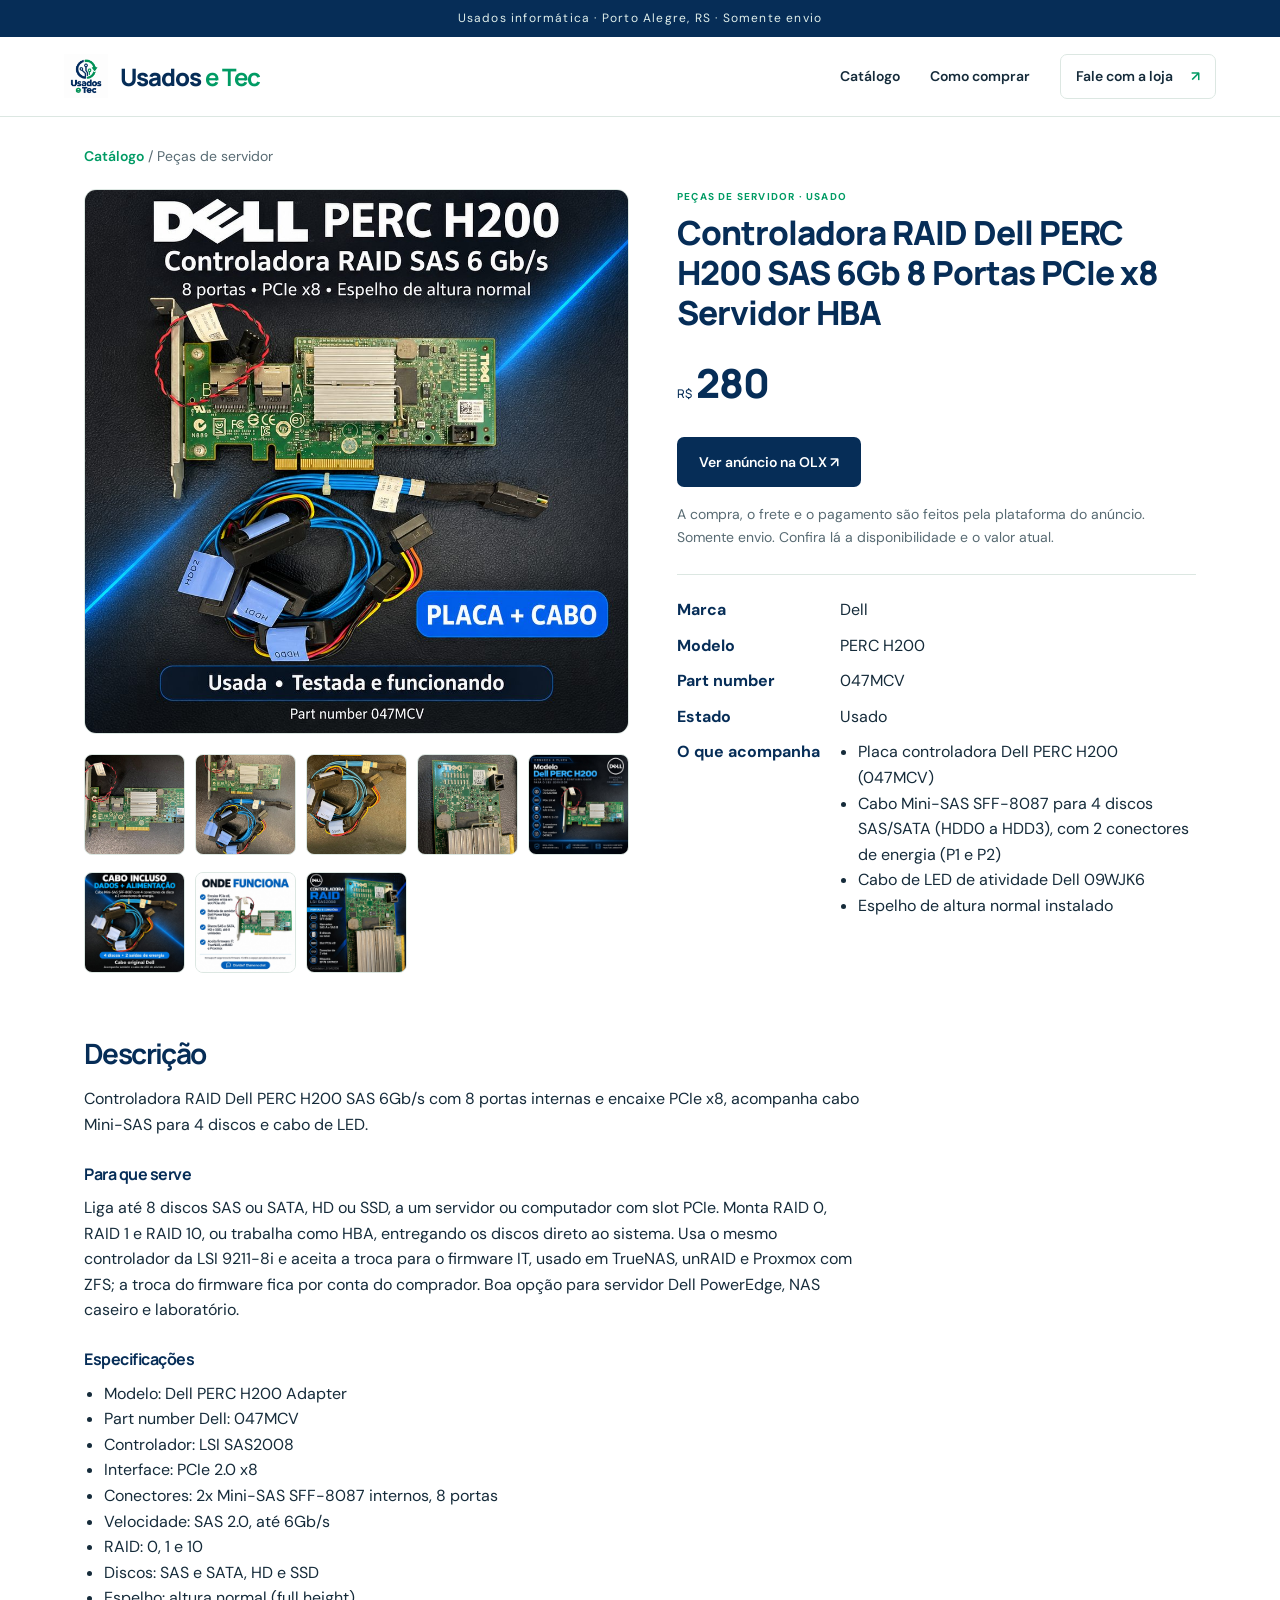
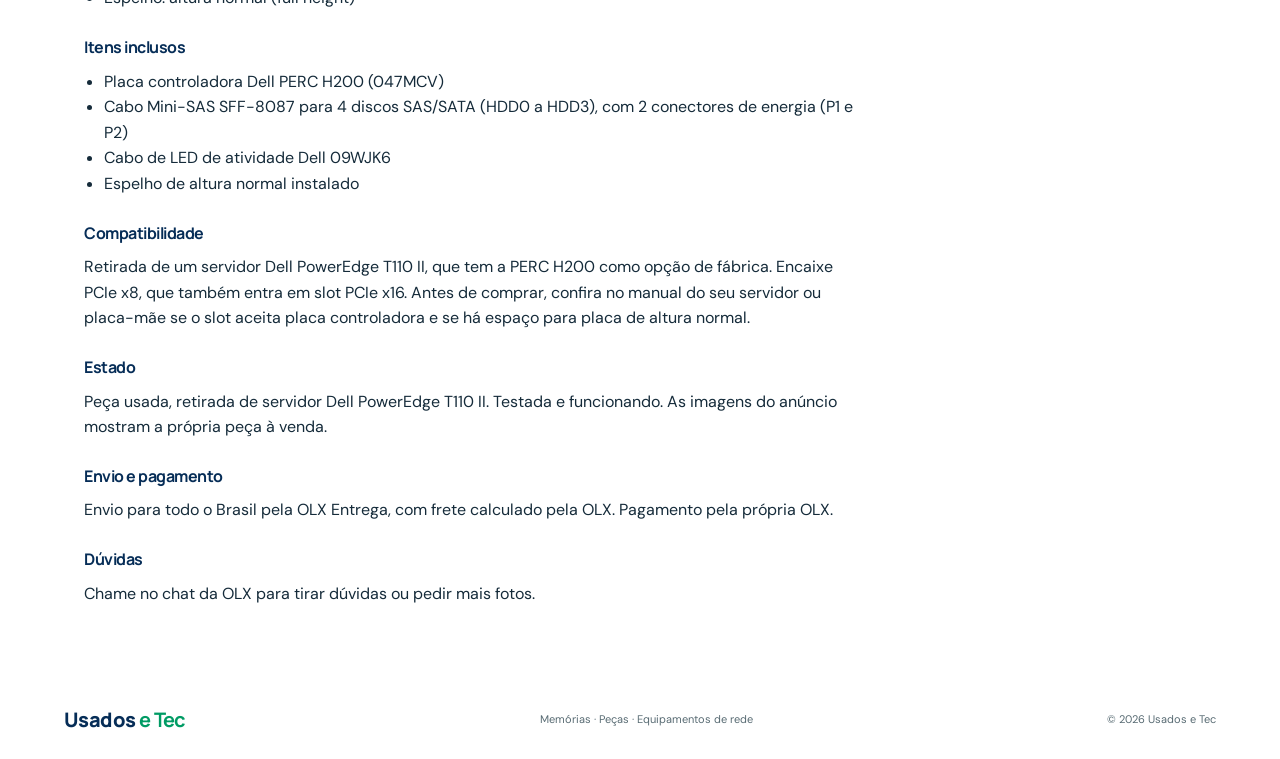
==== produto/controladora-dell-perc-h200.html @ 4779d508 "Site da loja gerado dos anúncios (24/11/2026)" ====
<!doctype html>
<html lang="pt-BR"><head><meta charset="utf-8"><meta name="viewport" content="width=device-width,initial-scale=1"><meta name="theme-color" content="#062d57">
<title>Controladora RAID Dell PERC H200 SAS 6Gb 8 Portas PCIe x8 Servidor HBA | Usados e Tec</title>
<meta name="description" content="Controladora RAID Dell PERC H200 SAS 6Gb/s com 8 portas internas e encaixe PCIe x8, acompanha cabo Mini-SAS para 4 discos e cabo de LED. PARA QUE SERVE: Li">
<link rel="canonical" href="https://usadosetec.com.br/produto/controladora-dell-perc-h200.html">
<meta property="og:type" content="product"><meta property="og:title" content="Controladora RAID Dell PERC H200 SAS 6Gb 8 Portas PCIe x8 Servidor HBA"><meta property="og:description" content="Controladora RAID Dell PERC H200 SAS 6Gb/s com 8 portas internas e encaixe PCIe x8, acompanha cabo Mini-SAS para 4 discos e cabo de LED. PARA QUE SERVE: Li"><meta property="og:image" content="https://usadosetec.com.br/assets/produtos/controladora-dell-perc-h200-1.jpg"><meta property="og:url" content="https://usadosetec.com.br/produto/controladora-dell-perc-h200.html">
<meta property="product:price:amount" content="280.00"><meta property="product:price:currency" content="BRL"><meta property="product:condition" content="used"><meta property="product:availability" content="in stock">
<link rel="icon" href="../assets/logo.png"><link rel="stylesheet" href="../style.css">
<script type="application/ld+json">{"@context": "https://schema.org", "@type": "Product", "name": "Controladora RAID Dell PERC H200 SAS 6Gb 8 Portas PCIe x8 Servidor HBA", "description": "Controladora RAID Dell PERC H200 SAS 6Gb/s com 8 portas internas e encaixe PCIe x8, acompanha cabo Mini-SAS para 4 discos e cabo de LED. PARA QUE SERVE: Liga até 8 discos SAS ou SATA, HD ou SSD, a um servidor ou computador com slot PCIe. Monta RAID 0, RAID 1 e RAID 10, ou trabalha como HBA, entregando os discos direto ao sistema. Usa o mesmo controlador da LSI 9211-8i e aceita a troca para o firmware IT, usado em TrueNAS, unRAID e Proxmox com ZFS; a troca do firmware fica por conta do comprador. Boa opção para servidor Dell PowerEdge, NAS caseiro e laboratório. ESPECIFICAÇÕES: Modelo: Dell PERC H200 Adapter Part number Dell: 047MCV Controlador: LSI SAS2008 Interface: PCIe 2.0 x8 Conectores: 2x Mini-SAS SFF-8087 internos, 8 portas Velocidade: SAS 2.0, até 6Gb/s RAID: 0, 1 e 10 Discos: SAS e SATA, HD e SSD Espelho: altura normal (full height) ITENS INCLUSOS: Placa controladora Dell PERC H200 (047MCV) Cabo Mini-SAS SFF-8087 para 4 discos SAS/SATA (HDD0 a HDD3), com 2 conectores de energia (P1 e P2) Cabo de LED de atividade Dell 09WJK6 Espelho de altura normal instalado COMPATIBILIDADE: Retirada de um servidor Dell PowerEdge T110 II, que tem a PERC H200 como opção de fábrica. Encaixe PCIe x8, que também entra em slot PCIe x16. Antes de comprar, confira no manual do seu servidor ou placa-mãe se o slot aceita placa controladora e se há espaço para placa de altura normal. ESTADO: Peça usada, retirada de servidor Dell PowerEdge T110 II. Testada e funcionando. As imagens do anúncio mostram a própria peça à venda. ENVIO E PAGAMENTO: Envio para todo o Brasil pela OLX Entrega, com frete calculado pela OLX. Pagamento pela própria OLX. DÚVIDAS: Chame no chat da OLX para tirar dúvidas ou pedir mais fotos.", "image": ["https://usadosetec.com.br/assets/produtos/controladora-dell-perc-h200-1.jpg", "https://usadosetec.com.br/assets/produtos/controladora-dell-perc-h200-2.jpg", "https://usadosetec.com.br/assets/produtos/controladora-dell-perc-h200-3.jpg", "https://usadosetec.com.br/assets/produtos/controladora-dell-perc-h200-4.jpg", "https://usadosetec.com.br/assets/produtos/controladora-dell-perc-h200-5.jpg", "https://usadosetec.com.br/assets/produtos/controladora-dell-perc-h200-6.jpg", "https://usadosetec.com.br/assets/produtos/controladora-dell-perc-h200-7.jpg", "https://usadosetec.com.br/assets/produtos/controladora-dell-perc-h200-8.jpg", "https://usadosetec.com.br/assets/produtos/controladora-dell-perc-h200-9.jpg"], "sku": "2026-11-16-controladora-dell-perc-h200", "category": "Peças de servidor", "offers": {"@type": "Offer", "url": "https://usadosetec.com.br/produto/controladora-dell-perc-h200.html", "priceCurrency": "BRL", "price": "280.00", "priceValidUntil": "2027-01-23", "availability": "https://schema.org/InStock", "itemCondition": "https://schema.org/UsedCondition", "seller": {"@type": "Organization", "name": "Usados e Tec"}, "shippingDetails": {"@type": "OfferShippingDetails", "shippingDestination": {"@type": "DefinedRegion", "addressCountry": "BR"}}}, "brand": {"@type": "Brand", "name": "Dell"}, "mpn": "047MCV"}</script>
<script type="application/ld+json">{"@context": "https://schema.org", "@type": "BreadcrumbList", "itemListElement": [{"@type": "ListItem", "position": 1, "name": "Catálogo", "item": "https://usadosetec.com.br/"}, {"@type": "ListItem", "position": 2, "name": "Peças de servidor"}, {"@type": "ListItem", "position": 3, "name": "Controladora RAID Dell PERC H200 SAS 6Gb 8 Portas PCIe x8 Servidor HBA", "item": "https://usadosetec.com.br/produto/controladora-dell-perc-h200.html"}]}</script>
</head>
<body>
<div class="topline">Usados informática · Porto Alegre, RS · Somente envio</div>
<header><a class="brand" href="../index.html" aria-label="Usados e Tec, início"><img src="../assets/logo.png" alt="Logo Usados e Tec"><span>Usados <b>e Tec</b></span></a><nav aria-label="Principal"><a href="../index.html#catalogo">Catálogo</a><a href="../index.html#como-comprar">Como comprar</a><a href="../index.html#contato" class="nav-contact">Fale com a loja <span aria-hidden="true">↗</span></a></nav></header>
<main class="product-page">
<p class="crumbs"><a href="../index.html#catalogo">Catálogo</a> / Peças de servidor</p>
<div class="pp-grid">
<div class="pp-photos"><img class="pp-main" src="../assets/produtos/controladora-dell-perc-h200-1.jpg" alt="Controladora RAID Dell PERC H200 SAS 6Gb 8 Portas PCIe x8 Servidor HBA"><div class="pp-thumbs"><a href="../assets/produtos/controladora-dell-perc-h200-2.jpg" target="_blank"><img src="../assets/produtos/controladora-dell-perc-h200-2.jpg" alt="Controladora RAID Dell PERC H200 SAS 6Gb 8 Portas PCIe x8 Servidor HBA, foto 2" loading="lazy"></a><a href="../assets/produtos/controladora-dell-perc-h200-3.jpg" target="_blank"><img src="../assets/produtos/controladora-dell-perc-h200-3.jpg" alt="Controladora RAID Dell PERC H200 SAS 6Gb 8 Portas PCIe x8 Servidor HBA, foto 3" loading="lazy"></a><a href="../assets/produtos/controladora-dell-perc-h200-4.jpg" target="_blank"><img src="../assets/produtos/controladora-dell-perc-h200-4.jpg" alt="Controladora RAID Dell PERC H200 SAS 6Gb 8 Portas PCIe x8 Servidor HBA, foto 4" loading="lazy"></a><a href="../assets/produtos/controladora-dell-perc-h200-5.jpg" target="_blank"><img src="../assets/produtos/controladora-dell-perc-h200-5.jpg" alt="Controladora RAID Dell PERC H200 SAS 6Gb 8 Portas PCIe x8 Servidor HBA, foto 5" loading="lazy"></a><a href="../assets/produtos/controladora-dell-perc-h200-6.jpg" target="_blank"><img src="../assets/produtos/controladora-dell-perc-h200-6.jpg" alt="Controladora RAID Dell PERC H200 SAS 6Gb 8 Portas PCIe x8 Servidor HBA, foto 6" loading="lazy"></a><a href="../assets/produtos/controladora-dell-perc-h200-7.jpg" target="_blank"><img src="../assets/produtos/controladora-dell-perc-h200-7.jpg" alt="Controladora RAID Dell PERC H200 SAS 6Gb 8 Portas PCIe x8 Servidor HBA, foto 7" loading="lazy"></a><a href="../assets/produtos/controladora-dell-perc-h200-8.jpg" target="_blank"><img src="../assets/produtos/controladora-dell-perc-h200-8.jpg" alt="Controladora RAID Dell PERC H200 SAS 6Gb 8 Portas PCIe x8 Servidor HBA, foto 8" loading="lazy"></a><a href="../assets/produtos/controladora-dell-perc-h200-9.jpg" target="_blank"><img src="../assets/produtos/controladora-dell-perc-h200-9.jpg" alt="Controladora RAID Dell PERC H200 SAS 6Gb 8 Portas PCIe x8 Servidor HBA, foto 9" loading="lazy"></a></div></div>
<div class="pp-info">
<p class="category">Peças de servidor · Usado</p>
<h1>Controladora RAID Dell PERC H200 SAS 6Gb 8 Portas PCIe x8 Servidor HBA</h1>
<span class="price"><small>R$</small>280</span>
<div class="pp-buy"><a class="button primary" href="https://www.olx.com.br/vi/1553845731" target="_blank" rel="noopener">Ver anúncio na OLX ↗</a></div>
<p class="pp-note">A compra, o frete e o pagamento são feitos pela plataforma do anúncio. Somente envio. Confira lá a disponibilidade e o valor atual.</p>
<dl><dt>Marca</dt><dd>Dell</dd><dt>Modelo</dt><dd>PERC H200</dd><dt>Part number</dt><dd>047MCV</dd><dt>Estado</dt><dd>Usado</dd><dt>O que acompanha</dt><dd><ul><li>Placa controladora Dell PERC H200 (047MCV)</li><li>Cabo Mini-SAS SFF-8087 para 4 discos SAS/SATA (HDD0 a HDD3), com 2 conectores de energia (P1 e P2)</li><li>Cabo de LED de atividade Dell 09WJK6</li><li>Espelho de altura normal instalado</li></ul></dd></dl>
</div>
</div>
<section class="pp-desc"><h2>Descrição</h2>
<p>Controladora RAID Dell PERC H200 SAS 6Gb/s com 8 portas internas e encaixe PCIe x8, acompanha cabo Mini-SAS para 4 discos e cabo de LED.</p>
<h3>Para que serve</h3>
<p>Liga até 8 discos SAS ou SATA, HD ou SSD, a um servidor ou computador com slot PCIe. Monta RAID 0, RAID 1 e RAID 10, ou trabalha como HBA, entregando os discos direto ao sistema. Usa o mesmo controlador da LSI 9211-8i e aceita a troca para o firmware IT, usado em TrueNAS, unRAID e Proxmox com ZFS; a troca do firmware fica por conta do comprador. Boa opção para servidor Dell PowerEdge, NAS caseiro e laboratório.</p>
<h3>Especificações</h3>
<ul><li>Modelo: Dell PERC H200 Adapter</li><li>Part number Dell: 047MCV</li><li>Controlador: LSI SAS2008</li><li>Interface: PCIe 2.0 x8</li><li>Conectores: 2x Mini-SAS SFF-8087 internos, 8 portas</li><li>Velocidade: SAS 2.0, até 6Gb/s</li><li>RAID: 0, 1 e 10</li><li>Discos: SAS e SATA, HD e SSD</li><li>Espelho: altura normal (full height)</li></ul>
<h3>Itens inclusos</h3>
<ul><li>Placa controladora Dell PERC H200 (047MCV)</li><li>Cabo Mini-SAS SFF-8087 para 4 discos SAS/SATA (HDD0 a HDD3), com 2 conectores de energia (P1 e P2)</li><li>Cabo de LED de atividade Dell 09WJK6</li><li>Espelho de altura normal instalado</li></ul>
<h3>Compatibilidade</h3>
<p>Retirada de um servidor Dell PowerEdge T110 II, que tem a PERC H200 como opção de fábrica. Encaixe PCIe x8, que também entra em slot PCIe x16. Antes de comprar, confira no manual do seu servidor ou placa-mãe se o slot aceita placa controladora e se há espaço para placa de altura normal.</p>
<h3>Estado</h3>
<p>Peça usada, retirada de servidor Dell PowerEdge T110 II. Testada e funcionando. As imagens do anúncio mostram a própria peça à venda.</p>
<h3>Envio e pagamento</h3>
<p>Envio para todo o Brasil pela OLX Entrega, com frete calculado pela OLX. Pagamento pela própria OLX.</p>
<h3>Dúvidas</h3>
<p>Chame no chat da OLX para tirar dúvidas ou pedir mais fotos.</p>
</section>
</main>
<footer><a class="footer-brand" href="../index.html">Usados <b>e Tec</b></a><p>Memórias · Peças · Equipamentos de rede</p><span>© 2026 Usados e Tec</span></footer>
</body></html>
---- style.css ----
@import url('https://fonts.googleapis.com/css2?family=DM+Sans:wght@400;500;600;700&family=Manrope:wght@400;500;600;700;800&display=swap');
:root{--navy:#062d57;--green:#009b64;--ink:#152b3a;--muted:#586b73;--line:#dce7e2;--paper:#f7faf8}*{box-sizing:border-box}html{scroll-behavior:smooth;scroll-padding-top:100px}body{margin:0;background:#fff;color:var(--ink);font:16px/1.6 'DM Sans',Arial,sans-serif}a{color:inherit;text-decoration:none}button,input{font:inherit}button,a{ -webkit-tap-highlight-color:transparent}button{cursor:pointer}a:focus-visible,button:focus-visible,input:focus-visible,summary:focus-visible{outline:3px solid #3fa5e4;outline-offset:4px}img{max-width:100%}.topline{background:var(--navy);color:#e0efeb;text-align:center;padding:9px 20px;font-size:12px;letter-spacing:.1em}header{display:flex;align-items:center;justify-content:space-between;padding:17px max(5vw,24px);border-bottom:1px solid var(--line);background:rgba(255,255,255,.97);position:sticky;top:0;z-index:10}.brand{display:flex;align-items:center;gap:12px;color:var(--navy);font:800 24px Manrope,Arial,sans-serif;letter-spacing:-1px}.brand img{width:44px;height:44px;object-fit:contain}.brand b,.footer-brand b{color:var(--green)}nav{display:flex;align-items:center;gap:30px;font-size:14px;font-weight:600}.nav-contact{border:1px solid var(--line);border-radius:7px;padding:10px 15px}.nav-contact span{padding-left:15px;color:var(--green)}nav a:hover{color:var(--green)}h1,h2,h3,p{margin:0}h1,h2,h3{font-family:Manrope,Arial,sans-serif}h1{font-size:clamp(42px,4.5vw,72px);line-height:1.1;letter-spacing:-3px;font-weight:800;color:var(--navy)}h1 em{font-style:normal;color:var(--green)}h2{font-size:clamp(30px,3vw,44px);line-height:1.2;letter-spacing:-1.6px;color:var(--navy)}h3{font-size:18px;letter-spacing:-.5px}.hero{display:grid;grid-template-columns:1.1fr 1fr;min-height:620px;padding:64px 5vw 54px;gap:40px;background:linear-gradient(125deg,#fff 60%,#eef8f2)}.hero-copy{display:flex;flex-direction:column;align-items:flex-start;justify-content:center}.eyebrow{font-size:12px;font-weight:700;letter-spacing:.14em;text-transform:uppercase;margin-bottom:24px;color:var(--green)}.eyebrow span{display:inline-block;width:7px;height:7px;border-radius:50%;background:var(--green);margin-right:8px}.lead{font-size:18px;max-width:510px;color:var(--muted);margin-top:26px;line-height:1.7}.hero-actions{display:flex;gap:25px;align-items:center;margin-top:32px}.button{display:inline-flex;gap:28px;align-items:center;font-weight:600;font-size:14px;padding:14px 22px;border-radius:7px}.primary{background:var(--navy);color:white}.primary:hover{background:#09477d}.text-link{font-size:14px;font-weight:600;color:var(--navy)}.hero-foot{display:flex;gap:20px;margin-top:45px;border-top:1px solid var(--line);padding-top:18px;font-size:11px;color:var(--muted)}.hero-visual{position:relative;display:grid;place-items:center;overflow:hidden;border-radius:28px;background:#f1f7f3;min-height:440px;border:1px solid #e2ece5}.hero-logo{width:65%;position:relative;mix-blend-mode:multiply}.orbit{position:absolute;border:1px solid #c6e0d5;border-radius:50%;width:480px;height:480px;right:-250px;top:-240px}.orbit-two{width:580px;height:580px;right:-300px;top:-290px}.visual-caption{position:absolute;bottom:25px;left:25px;right:25px;display:flex;justify-content:space-between;font-size:9px;font-weight:700;letter-spacing:.12em;color:#54736b}.visual-caption span{font-weight:400}.principles{display:flex;justify-content:space-between;gap:25px;background:var(--navy);padding:22px 5vw;color:#ebf4f1;font-size:13px}.principles p{display:flex;align-items:center;gap:12px}.principles span{color:#65d4a4;font-size:20px}.catalog-section{padding:85px 5vw}.section-heading{display:flex;justify-content:space-between;align-items:flex-end;gap:24px;margin-bottom:34px}.section-heading .eyebrow{margin-bottom:15px}.section-heading>p{font-size:14px;color:var(--muted)}.catalog-controls{display:flex;justify-content:space-between;align-items:center;gap:20px;border-bottom:1px solid var(--line);padding-bottom:22px}.filters{display:flex;gap:8px;flex-wrap:wrap}.filters button{border:1px solid transparent;background:transparent;color:var(--muted);font-size:14px;padding:10px 18px;border-radius:6px}.filters button.active{color:var(--navy);border-color:#d5e6dd;background:#eef6f1;font-weight:700}.search{display:flex;align-items:center;gap:10px;border:1px solid var(--line);padding:9px 14px;border-radius:7px;min-width:285px}.search span{font-size:22px;color:var(--green)}.search input{border:0;background:none;width:100%;min-width:0;font-size:13px;color:var(--ink);outline:none}.results-line{display:flex;justify-content:space-between;font-size:12px;color:var(--muted);margin:17px 0 25px}.product-grid{display:grid;grid-template-columns:repeat(3,1fr);gap:30px 24px}.product{border:1px solid var(--line);border-radius:12px;overflow:hidden;background:white;display:flex;flex-direction:column;transition:transform .2s,box-shadow .2s}.product:hover{transform:translateY(-4px);box-shadow:0 12px 30px #062d570d}.photo-button{padding:0;background:#eff4f0;border:0;width:100%;height:235px;overflow:hidden;position:relative}.photo-button img{width:100%;height:100%;object-fit:contain;background:var(--paper);transition:transform .4s}.product:hover .photo-button img{transform:scale(1.04)}.condition{position:absolute;top:12px;left:12px;background:#ffffffed;padding:3px 9px;border-radius:4px;font-size:10px;color:var(--navy);font-weight:700}.product-body{padding:20px;display:flex;flex-direction:column;flex:1}.category{font-size:10px;text-transform:uppercase;letter-spacing:.12em;color:var(--green);font-weight:700;margin-bottom:8px}.product h3{font-size:16px;color:var(--navy);line-height:1.45;margin-bottom:9px}.model{font-size:11px;color:var(--muted);margin-bottom:20px;word-break:break-word}.card-bottom{display:flex;align-items:center;justify-content:space-between;margin-top:auto;gap:10px;border-top:1px solid #edf2ee;padding-top:15px}.price{font-family:Manrope,sans-serif;font-size:24px;font-weight:800;letter-spacing:-1px;color:var(--navy)}.price small{font-size:12px;font-weight:500;letter-spacing:0;margin-right:4px}.details-button{border:0;background:none;padding:7px 0;font-size:12px;font-weight:700;color:var(--green)}.ad-link{display:block;background:#f0f7f3;text-align:center;font-size:13px;font-weight:600;color:var(--navy);padding:12px;border-radius:5px;margin-top:15px}.ad-link:hover{background:#def0e5}.catalog-note{font-size:12px;color:var(--muted);line-height:1.8;margin-top:28px;max-width:800px}.empty{grid-column:1/-1;padding:50px;background:var(--paper);text-align:center;border-radius:10px}.how-section{background:var(--paper);display:grid;grid-template-columns:1fr 1fr;gap:10vw;padding:75px 7vw;border-top:1px solid var(--line);border-bottom:1px solid var(--line)}.how-section>div>p:last-child{color:var(--muted);font-size:15px;max-width:380px;margin-top:23px}.how-section ol{list-style:none;padding:0;margin:0;display:flex;flex-direction:column;gap:30px}.how-section li{display:flex;gap:20px}.how-section li>span{font:700 13px Manrope,sans-serif;color:var(--green);padding-top:4px}.how-section li p{font-size:14px;color:var(--muted);margin-top:7px;max-width:420px}.about{padding:85px 8vw;display:grid;grid-template-columns:.8fr 1fr;gap:10vw;align-items:center}.about-mark{border-radius:50%;background:#f0f7f2;aspect-ratio:1;display:grid;place-items:center;max-width:350px;border:1px solid var(--line)}.about-mark img{width:65%;mix-blend-mode:multiply}.about p:not(.eyebrow){color:var(--muted);font-size:15px;margin-top:22px}.faq{padding:0 8vw 80px}.faq .section-heading{margin-bottom:24px}.faq details{border-top:1px solid var(--line);padding:19px 0}.faq details:last-child{border-bottom:1px solid var(--line)}summary{cursor:pointer;list-style:none;display:flex;justify-content:space-between;gap:18px;font-weight:600;font-size:15px}summary:after{content:'+';font-size:21px;color:var(--green);line-height:1}details[open] summary:after{content:'−'}details p{padding:15px 35px 0 0;color:var(--muted);font-size:14px;max-width:850px}.contact{background:var(--navy);color:white;padding:65px 7vw;display:flex;align-items:center;justify-content:space-between;gap:35px}.contact h2{color:white}.contact .eyebrow{color:#65d4a4}.contact p:last-child{color:#c2d2de;margin-top:20px;font-size:14px}.contact>a{border-bottom:1px solid #64819b;padding:15px 0;font-size:clamp(16px,2vw,25px);white-space:nowrap}.contact>a span{color:#65d4a4;padding-left:15px}footer{display:flex;align-items:center;justify-content:space-between;padding:26px 5vw;gap:20px;font-size:11px;color:var(--muted)}.footer-brand{font:800 20px Manrope,sans-serif;color:var(--navy);letter-spacing:-.6px}dialog{border:0;border-radius:15px;padding:0;width:min(850px,92vw);color:var(--ink);box-shadow:0 30px 90px #0003}dialog::backdrop{background:#062d5788;backdrop-filter:blur(3px)}.close-dialog{position:absolute;right:12px;top:12px;border:1px solid var(--line);border-radius:50%;background:#fff;width:35px;height:35px;font-size:24px;z-index:2}.detail-layout{display:grid;grid-template-columns:1fr 1fr}.detail-layout>img{width:100%;height:100%;min-height:430px;object-fit:contain;background:var(--paper)}.detail-info{padding:48px 30px 30px}.detail-info h2{font-size:25px;letter-spacing:-.6px}.detail-info .price{display:block;margin:20px 0}.detail-info dl{font-size:13px}.detail-info dt{font-weight:700;margin-top:16px;color:var(--navy)}.detail-info dd{margin:5px 0;color:var(--muted)}.detail-info .ad-link{margin-top:25px}.detail-info>p:last-child{font-size:11px;color:var(--muted);margin-top:12px}@media(min-width:1550px){main,header,footer,.topline{padding-left:max(5vw,calc((100vw - 1450px)/2));padding-right:max(5vw,calc((100vw - 1450px)/2))}main{padding:0}.hero,.catalog-section{padding-left:max(5vw,calc((100vw - 1450px)/2));padding-right:max(5vw,calc((100vw - 1450px)/2))}}@media(max-width:900px){nav{gap:17px}.hero{gap:25px;padding-top:45px;min-height:530px}h1{letter-spacing:-2px}.hero-foot{flex-wrap:wrap;gap:10px}.hero-visual{min-height:350px}.visual-caption{font-size:8px}.visual-caption span{display:none}.principles{font-size:11px;gap:12px}.product-grid{grid-template-columns:repeat(2,1fr)}.catalog-controls{flex-direction:column;align-items:stretch}.search{min-width:0}.about{gap:5vw}.contact{flex-direction:column;align-items:flex-start}.how-section{gap:5vw}}@media(max-width:600px){header{padding:12px 20px}.brand{font-size:20px;gap:6px}.brand img{width:35px;height:35px}nav a:not(.nav-contact){display:none}.nav-contact{font-size:11px;padding:8px 10px}.nav-contact span{padding-left:5px}.topline{font-size:9px;letter-spacing:.06em}.hero{display:flex;flex-direction:column;padding:37px 22px 30px;gap:32px}h1{font-size:43px;letter-spacing:-2px}.eyebrow{font-size:9px;letter-spacing:.1em;margin-bottom:20px}.lead{font-size:16px;margin-top:21px}.hero-actions{gap:19px}.button{padding:13px 16px;font-size:12px;gap:18px}.text-link{font-size:12px}.hero-foot{font-size:9px;margin-top:30px;gap:12px}.hero-visual{min-height:300px}.hero-logo{width:58%}.principles{flex-direction:column;padding:18px 22px;gap:9px;font-size:12px}.principles span{font-size:17px}.catalog-section{padding:48px 20px}.section-heading{display:block;margin-bottom:25px}.section-heading>p{margin-top:15px;font-size:13px}h2{font-size:31px;letter-spacing:-1px}.filters{gap:3px}.filters button{padding:8px 11px;font-size:12px}.product-grid{grid-template-columns:1fr;gap:24px}.photo-button{height:265px}.product-body{padding:21px}.product h3{font-size:18px}.how-section{grid-template-columns:1fr;padding:45px 24px;gap:35px}.about{grid-template-columns:1fr;padding:50px 24px;gap:30px}.about-mark{width:210px;margin:auto}.faq{padding:0 24px 45px}summary{font-size:14px}.contact{padding:42px 24px;gap:20px}.contact>a{font-size:17px}footer{flex-direction:column;align-items:flex-start;padding:25px 24px;gap:9px}.detail-layout{grid-template-columns:1fr}.detail-layout>img{height:230px;min-height:0}.detail-info{padding:25px}.detail-info h2{font-size:24px}}@media(prefers-reduced-motion:reduce){html{scroll-behavior:auto}*{transition:none!important}}

/* ---- gerado por site/gerar_site.py: páginas de produto ---- */
.product[hidden]{display:none}
.product h3 a:hover{color:var(--green)}
.product .ad-link+.ad-link{margin-top:6px}
.product-page{padding:28px max(5vw,16px) 64px;max-width:1240px;margin:0 auto}
.crumbs{font-size:14px;color:var(--muted);margin-bottom:22px}.crumbs a{color:var(--green);font-weight:600}
.pp-grid{display:grid;grid-template-columns:minmax(0,1.05fr) minmax(0,1fr);gap:48px;align-items:start}
.pp-main{width:100%;aspect-ratio:1;object-fit:contain;background:var(--paper);border:1px solid var(--line);border-radius:12px}
.pp-thumbs{display:grid;grid-template-columns:repeat(auto-fill,minmax(96px,1fr));gap:10px;margin-top:12px}
.pp-thumbs img{width:100%;aspect-ratio:1;object-fit:cover;border:1px solid var(--line);border-radius:8px;background:var(--paper)}
.product-page h1{font-size:clamp(26px,2.6vw,36px);letter-spacing:-1px;line-height:1.2;margin:8px 0 18px}
.pp-info .price{display:block;font-size:40px;margin-bottom:22px}
.pp-buy{display:flex;flex-wrap:wrap;gap:12px}
.pp-note{font-size:14px;color:var(--muted);margin:16px 0 26px}
.pp-info dl{display:grid;grid-template-columns:max-content 1fr;gap:10px 20px;margin:0;border-top:1px solid var(--line);padding-top:22px}
.pp-info dt{font-weight:700;color:var(--navy)}.pp-info dd{margin:0}.pp-info dd ul{margin:0;padding-left:18px}
.pp-desc{margin-top:56px;max-width:780px}.pp-desc h2{font-size:28px;margin-bottom:16px}
.pp-desc h3{font-size:16px;margin:24px 0 8px;color:var(--navy)}.pp-desc p{margin:0 0 10px}.pp-desc ul{margin:0;padding-left:20px}
@media (max-width:820px){.pp-grid{grid-template-columns:1fr;gap:28px}.pp-info dl{grid-template-columns:1fr;gap:2px}.pp-info dd{margin-bottom:10px}}
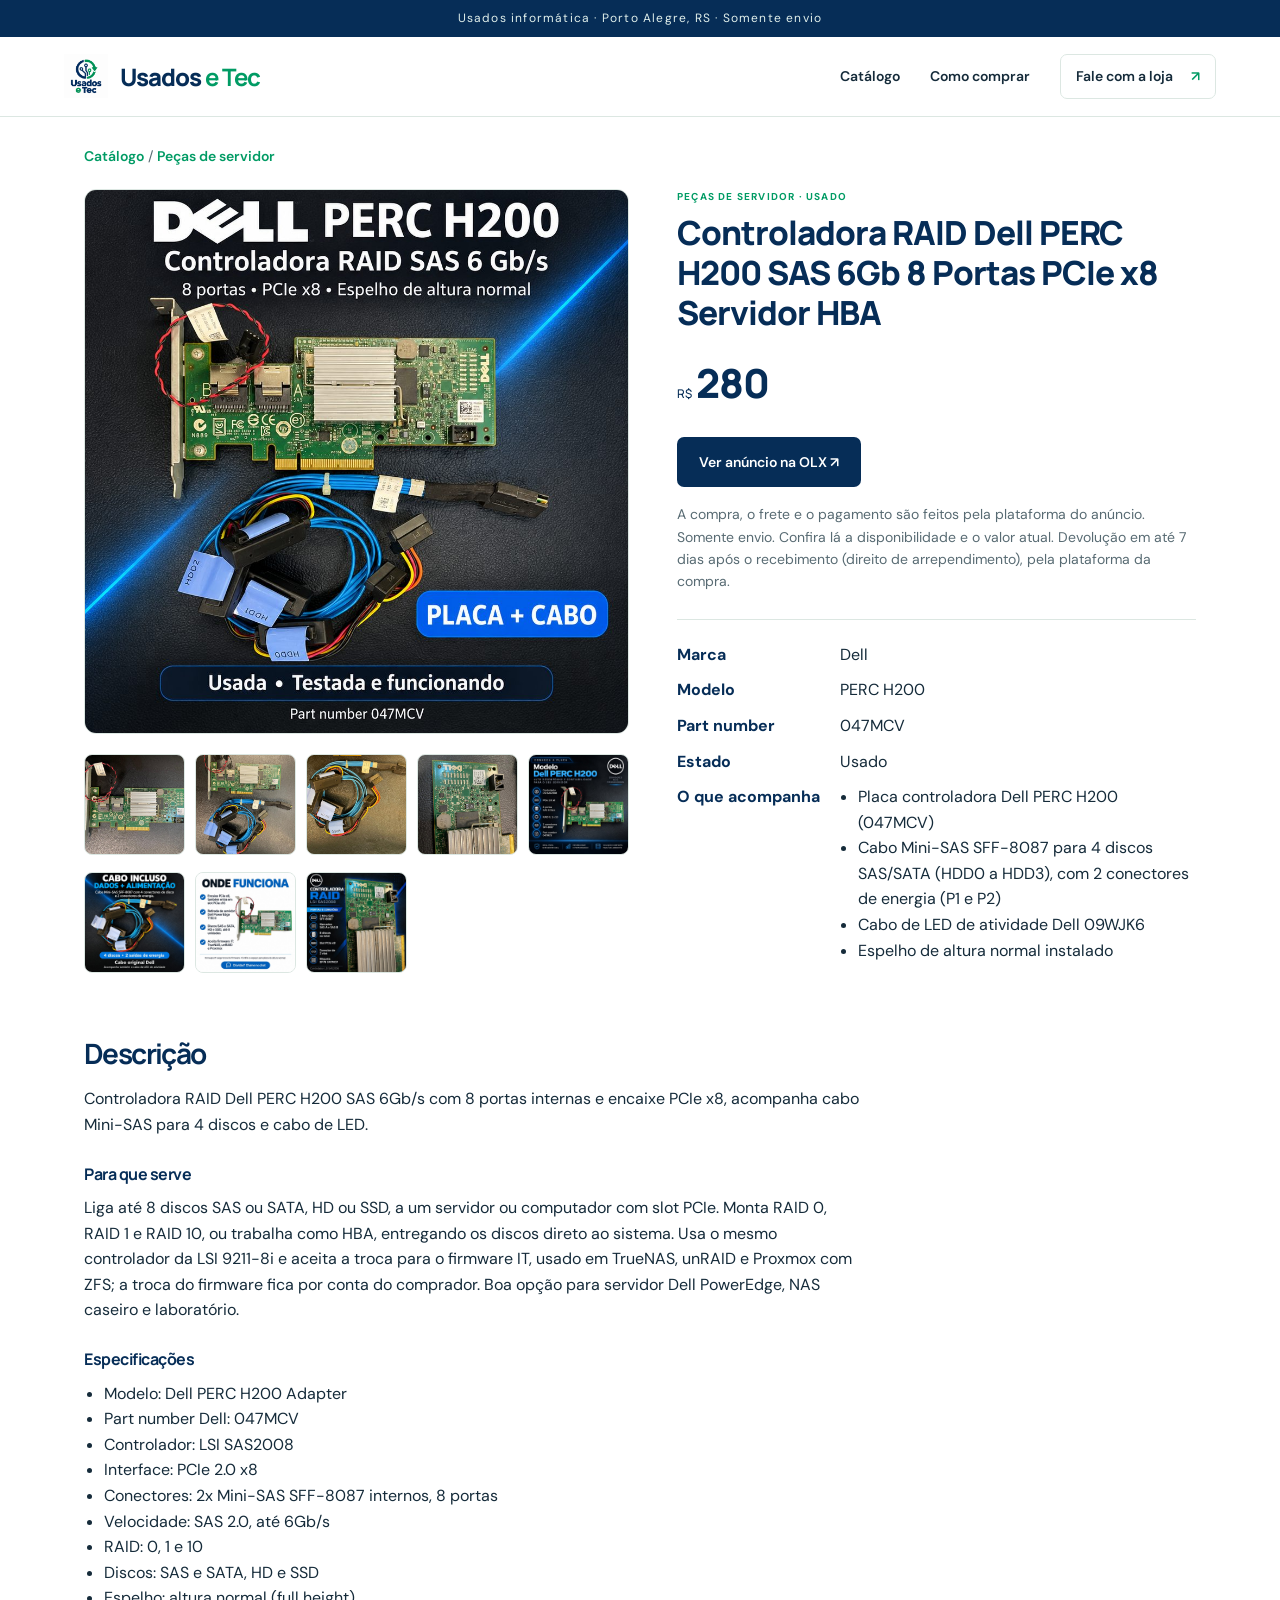
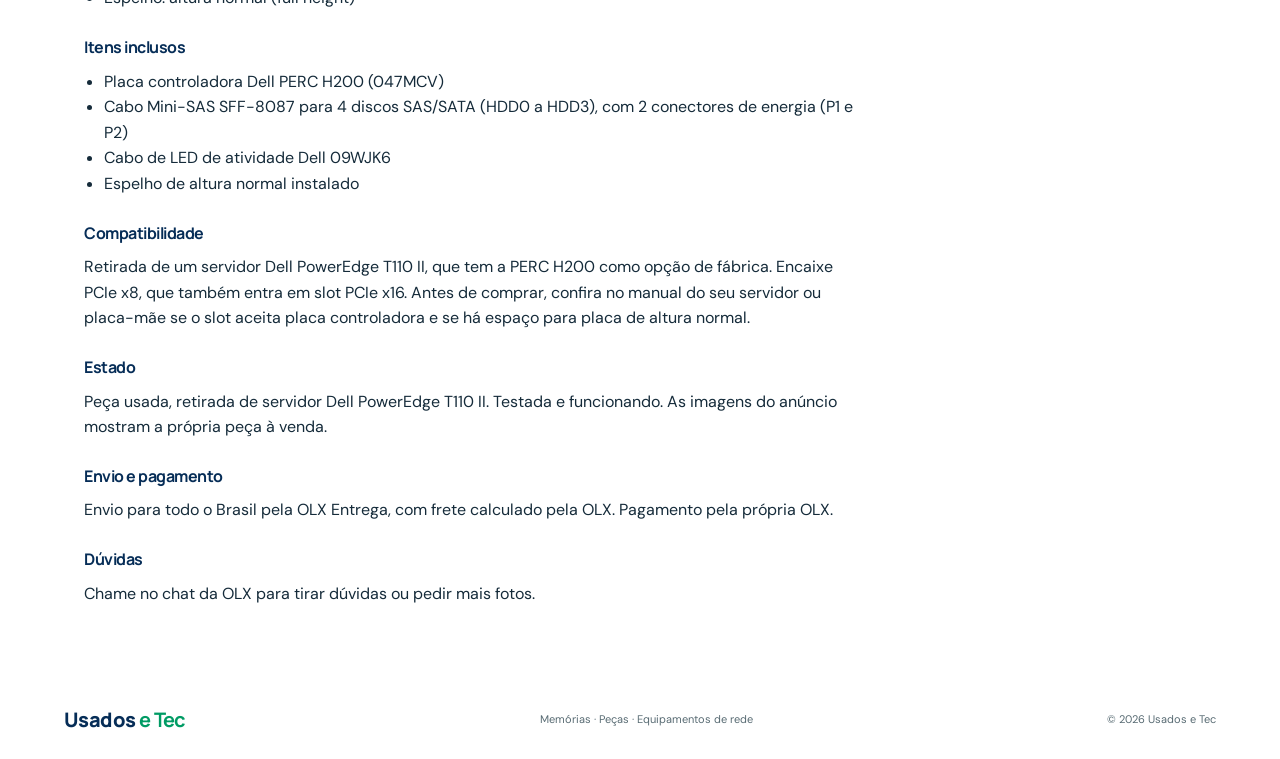
==== commit bf554909: "Devolução em 7 dias, data da oferta e link da categoria na trilha (Search Console)" ====
--- a/produto/controladora-dell-perc-h200.html
+++ b/produto/controladora-dell-perc-h200.html
@@ -6,14 +6,14 @@
 <meta property="og:type" content="product"><meta property="og:title" content="Controladora RAID Dell PERC H200 SAS 6Gb 8 Portas PCIe x8 Servidor HBA"><meta property="og:description" content="Controladora RAID Dell PERC H200 SAS 6Gb/s com 8 portas internas e encaixe PCIe x8, acompanha cabo Mini-SAS para 4 discos e cabo de LED. PARA QUE SERVE: Li"><meta property="og:image" content="https://usadosetec.com.br/assets/produtos/controladora-dell-perc-h200-1.jpg"><meta property="og:url" content="https://usadosetec.com.br/produto/controladora-dell-perc-h200.html">
 <meta property="product:price:amount" content="280.00"><meta property="product:price:currency" content="BRL"><meta property="product:condition" content="used"><meta property="product:availability" content="in stock">
 <link rel="icon" href="../assets/logo.png"><link rel="stylesheet" href="../style.css">
-<script type="application/ld+json">{"@context": "https://schema.org", "@type": "Product", "name": "Controladora RAID Dell PERC H200 SAS 6Gb 8 Portas PCIe x8 Servidor HBA", "description": "Controladora RAID Dell PERC H200 SAS 6Gb/s com 8 portas internas e encaixe PCIe x8, acompanha cabo Mini-SAS para 4 discos e cabo de LED. PARA QUE SERVE: Liga até 8 discos SAS ou SATA, HD ou SSD, a um servidor ou computador com slot PCIe. Monta RAID 0, RAID 1 e RAID 10, ou trabalha como HBA, entregando os discos direto ao sistema. Usa o mesmo controlador da LSI 9211-8i e aceita a troca para o firmware IT, usado em TrueNAS, unRAID e Proxmox com ZFS; a troca do firmware fica por conta do comprador. Boa opção para servidor Dell PowerEdge, NAS caseiro e laboratório. ESPECIFICAÇÕES: Modelo: Dell PERC H200 Adapter Part number Dell: 047MCV Controlador: LSI SAS2008 Interface: PCIe 2.0 x8 Conectores: 2x Mini-SAS SFF-8087 internos, 8 portas Velocidade: SAS 2.0, até 6Gb/s RAID: 0, 1 e 10 Discos: SAS e SATA, HD e SSD Espelho: altura normal (full height) ITENS INCLUSOS: Placa controladora Dell PERC H200 (047MCV) Cabo Mini-SAS SFF-8087 para 4 discos SAS/SATA (HDD0 a HDD3), com 2 conectores de energia (P1 e P2) Cabo de LED de atividade Dell 09WJK6 Espelho de altura normal instalado COMPATIBILIDADE: Retirada de um servidor Dell PowerEdge T110 II, que tem a PERC H200 como opção de fábrica. Encaixe PCIe x8, que também entra em slot PCIe x16. Antes de comprar, confira no manual do seu servidor ou placa-mãe se o slot aceita placa controladora e se há espaço para placa de altura normal. ESTADO: Peça usada, retirada de servidor Dell PowerEdge T110 II. Testada e funcionando. As imagens do anúncio mostram a própria peça à venda. ENVIO E PAGAMENTO: Envio para todo o Brasil pela OLX Entrega, com frete calculado pela OLX. Pagamento pela própria OLX. DÚVIDAS: Chame no chat da OLX para tirar dúvidas ou pedir mais fotos.", "image": ["https://usadosetec.com.br/assets/produtos/controladora-dell-perc-h200-1.jpg", "https://usadosetec.com.br/assets/produtos/controladora-dell-perc-h200-2.jpg", "https://usadosetec.com.br/assets/produtos/controladora-dell-perc-h200-3.jpg", "https://usadosetec.com.br/assets/produtos/controladora-dell-perc-h200-4.jpg", "https://usadosetec.com.br/assets/produtos/controladora-dell-perc-h200-5.jpg", "https://usadosetec.com.br/assets/produtos/controladora-dell-perc-h200-6.jpg", "https://usadosetec.com.br/assets/produtos/controladora-dell-perc-h200-7.jpg", "https://usadosetec.com.br/assets/produtos/controladora-dell-perc-h200-8.jpg", "https://usadosetec.com.br/assets/produtos/controladora-dell-perc-h200-9.jpg"], "sku": "2026-11-16-controladora-dell-perc-h200", "category": "Peças de servidor", "offers": {"@type": "Offer", "url": "https://usadosetec.com.br/produto/controladora-dell-perc-h200.html", "priceCurrency": "BRL", "price": "280.00", "priceValidUntil": "2027-01-23", "availability": "https://schema.org/InStock", "itemCondition": "https://schema.org/UsedCondition", "seller": {"@type": "Organization", "name": "Usados e Tec"}, "shippingDetails": {"@type": "OfferShippingDetails", "shippingDestination": {"@type": "DefinedRegion", "addressCountry": "BR"}}}, "brand": {"@type": "Brand", "name": "Dell"}, "mpn": "047MCV"}</script>
-<script type="application/ld+json">{"@context": "https://schema.org", "@type": "BreadcrumbList", "itemListElement": [{"@type": "ListItem", "position": 1, "name": "Catálogo", "item": "https://usadosetec.com.br/"}, {"@type": "ListItem", "position": 2, "name": "Peças de servidor"}, {"@type": "ListItem", "position": 3, "name": "Controladora RAID Dell PERC H200 SAS 6Gb 8 Portas PCIe x8 Servidor HBA", "item": "https://usadosetec.com.br/produto/controladora-dell-perc-h200.html"}]}</script>
+<script type="application/ld+json">{"@context": "https://schema.org", "@type": "Product", "name": "Controladora RAID Dell PERC H200 SAS 6Gb 8 Portas PCIe x8 Servidor HBA", "description": "Controladora RAID Dell PERC H200 SAS 6Gb/s com 8 portas internas e encaixe PCIe x8, acompanha cabo Mini-SAS para 4 discos e cabo de LED. PARA QUE SERVE: Liga até 8 discos SAS ou SATA, HD ou SSD, a um servidor ou computador com slot PCIe. Monta RAID 0, RAID 1 e RAID 10, ou trabalha como HBA, entregando os discos direto ao sistema. Usa o mesmo controlador da LSI 9211-8i e aceita a troca para o firmware IT, usado em TrueNAS, unRAID e Proxmox com ZFS; a troca do firmware fica por conta do comprador. Boa opção para servidor Dell PowerEdge, NAS caseiro e laboratório. ESPECIFICAÇÕES: Modelo: Dell PERC H200 Adapter Part number Dell: 047MCV Controlador: LSI SAS2008 Interface: PCIe 2.0 x8 Conectores: 2x Mini-SAS SFF-8087 internos, 8 portas Velocidade: SAS 2.0, até 6Gb/s RAID: 0, 1 e 10 Discos: SAS e SATA, HD e SSD Espelho: altura normal (full height) ITENS INCLUSOS: Placa controladora Dell PERC H200 (047MCV) Cabo Mini-SAS SFF-8087 para 4 discos SAS/SATA (HDD0 a HDD3), com 2 conectores de energia (P1 e P2) Cabo de LED de atividade Dell 09WJK6 Espelho de altura normal instalado COMPATIBILIDADE: Retirada de um servidor Dell PowerEdge T110 II, que tem a PERC H200 como opção de fábrica. Encaixe PCIe x8, que também entra em slot PCIe x16. Antes de comprar, confira no manual do seu servidor ou placa-mãe se o slot aceita placa controladora e se há espaço para placa de altura normal. ESTADO: Peça usada, retirada de servidor Dell PowerEdge T110 II. Testada e funcionando. As imagens do anúncio mostram a própria peça à venda. ENVIO E PAGAMENTO: Envio para todo o Brasil pela OLX Entrega, com frete calculado pela OLX. Pagamento pela própria OLX. DÚVIDAS: Chame no chat da OLX para tirar dúvidas ou pedir mais fotos.", "image": ["https://usadosetec.com.br/assets/produtos/controladora-dell-perc-h200-1.jpg", "https://usadosetec.com.br/assets/produtos/controladora-dell-perc-h200-2.jpg", "https://usadosetec.com.br/assets/produtos/controladora-dell-perc-h200-3.jpg", "https://usadosetec.com.br/assets/produtos/controladora-dell-perc-h200-4.jpg", "https://usadosetec.com.br/assets/produtos/controladora-dell-perc-h200-5.jpg", "https://usadosetec.com.br/assets/produtos/controladora-dell-perc-h200-6.jpg", "https://usadosetec.com.br/assets/produtos/controladora-dell-perc-h200-7.jpg", "https://usadosetec.com.br/assets/produtos/controladora-dell-perc-h200-8.jpg", "https://usadosetec.com.br/assets/produtos/controladora-dell-perc-h200-9.jpg"], "sku": "2026-11-16-controladora-dell-perc-h200", "category": "Peças de servidor", "offers": {"@type": "Offer", "url": "https://usadosetec.com.br/produto/controladora-dell-perc-h200.html", "priceCurrency": "BRL", "price": "280.00", "validFrom": "2026-11-25", "priceValidUntil": "2027-01-24", "availability": "https://schema.org/InStock", "itemCondition": "https://schema.org/UsedCondition", "seller": {"@type": "Organization", "name": "Usados e Tec"}, "hasMerchantReturnPolicy": {"@type": "MerchantReturnPolicy", "applicableCountry": "BR", "returnPolicyCategory": "https://schema.org/MerchantReturnFiniteReturnWindow", "merchantReturnDays": 7, "returnMethod": "https://schema.org/ReturnByMail", "returnFees": "https://schema.org/FreeReturn"}}, "brand": {"@type": "Brand", "name": "Dell"}, "mpn": "047MCV"}</script>
+<script type="application/ld+json">{"@context": "https://schema.org", "@type": "BreadcrumbList", "itemListElement": [{"@type": "ListItem", "position": 1, "name": "Catálogo", "item": "https://usadosetec.com.br/"}, {"@type": "ListItem", "position": 2, "name": "Peças de servidor", "item": "https://usadosetec.com.br/?categoria=pecas-de-servidor"}, {"@type": "ListItem", "position": 3, "name": "Controladora RAID Dell PERC H200 SAS 6Gb 8 Portas PCIe x8 Servidor HBA", "item": "https://usadosetec.com.br/produto/controladora-dell-perc-h200.html"}]}</script>
 </head>
 <body>
 <div class="topline">Usados informática · Porto Alegre, RS · Somente envio</div>
 <header><a class="brand" href="../index.html" aria-label="Usados e Tec, início"><img src="../assets/logo.png" alt="Logo Usados e Tec"><span>Usados <b>e Tec</b></span></a><nav aria-label="Principal"><a href="../index.html#catalogo">Catálogo</a><a href="../index.html#como-comprar">Como comprar</a><a href="../index.html#contato" class="nav-contact">Fale com a loja <span aria-hidden="true">↗</span></a></nav></header>
 <main class="product-page">
-<p class="crumbs"><a href="../index.html#catalogo">Catálogo</a> / Peças de servidor</p>
+<p class="crumbs"><a href="../index.html#catalogo">Catálogo</a> / <a href="../index.html?categoria=pecas-de-servidor#catalogo">Peças de servidor</a></p>
 <div class="pp-grid">
 <div class="pp-photos"><img class="pp-main" src="../assets/produtos/controladora-dell-perc-h200-1.jpg" alt="Controladora RAID Dell PERC H200 SAS 6Gb 8 Portas PCIe x8 Servidor HBA"><div class="pp-thumbs"><a href="../assets/produtos/controladora-dell-perc-h200-2.jpg" target="_blank"><img src="../assets/produtos/controladora-dell-perc-h200-2.jpg" alt="Controladora RAID Dell PERC H200 SAS 6Gb 8 Portas PCIe x8 Servidor HBA, foto 2" loading="lazy"></a><a href="../assets/produtos/controladora-dell-perc-h200-3.jpg" target="_blank"><img src="../assets/produtos/controladora-dell-perc-h200-3.jpg" alt="Controladora RAID Dell PERC H200 SAS 6Gb 8 Portas PCIe x8 Servidor HBA, foto 3" loading="lazy"></a><a href="../assets/produtos/controladora-dell-perc-h200-4.jpg" target="_blank"><img src="../assets/produtos/controladora-dell-perc-h200-4.jpg" alt="Controladora RAID Dell PERC H200 SAS 6Gb 8 Portas PCIe x8 Servidor HBA, foto 4" loading="lazy"></a><a href="../assets/produtos/controladora-dell-perc-h200-5.jpg" target="_blank"><img src="../assets/produtos/controladora-dell-perc-h200-5.jpg" alt="Controladora RAID Dell PERC H200 SAS 6Gb 8 Portas PCIe x8 Servidor HBA, foto 5" loading="lazy"></a><a href="../assets/produtos/controladora-dell-perc-h200-6.jpg" target="_blank"><img src="../assets/produtos/controladora-dell-perc-h200-6.jpg" alt="Controladora RAID Dell PERC H200 SAS 6Gb 8 Portas PCIe x8 Servidor HBA, foto 6" loading="lazy"></a><a href="../assets/produtos/controladora-dell-perc-h200-7.jpg" target="_blank"><img src="../assets/produtos/controladora-dell-perc-h200-7.jpg" alt="Controladora RAID Dell PERC H200 SAS 6Gb 8 Portas PCIe x8 Servidor HBA, foto 7" loading="lazy"></a><a href="../assets/produtos/controladora-dell-perc-h200-8.jpg" target="_blank"><img src="../assets/produtos/controladora-dell-perc-h200-8.jpg" alt="Controladora RAID Dell PERC H200 SAS 6Gb 8 Portas PCIe x8 Servidor HBA, foto 8" loading="lazy"></a><a href="../assets/produtos/controladora-dell-perc-h200-9.jpg" target="_blank"><img src="../assets/produtos/controladora-dell-perc-h200-9.jpg" alt="Controladora RAID Dell PERC H200 SAS 6Gb 8 Portas PCIe x8 Servidor HBA, foto 9" loading="lazy"></a></div></div>
 <div class="pp-info">
@@ -21,7 +21,7 @@
 <h1>Controladora RAID Dell PERC H200 SAS 6Gb 8 Portas PCIe x8 Servidor HBA</h1>
 <span class="price"><small>R$</small>280</span>
 <div class="pp-buy"><a class="button primary" href="https://www.olx.com.br/vi/1553845731" target="_blank" rel="noopener">Ver anúncio na OLX ↗</a></div>
-<p class="pp-note">A compra, o frete e o pagamento são feitos pela plataforma do anúncio. Somente envio. Confira lá a disponibilidade e o valor atual.</p>
+<p class="pp-note">A compra, o frete e o pagamento são feitos pela plataforma do anúncio. Somente envio. Confira lá a disponibilidade e o valor atual. Devolução em até 7 dias após o recebimento (direito de arrependimento), pela plataforma da compra.</p>
 <dl><dt>Marca</dt><dd>Dell</dd><dt>Modelo</dt><dd>PERC H200</dd><dt>Part number</dt><dd>047MCV</dd><dt>Estado</dt><dd>Usado</dd><dt>O que acompanha</dt><dd><ul><li>Placa controladora Dell PERC H200 (047MCV)</li><li>Cabo Mini-SAS SFF-8087 para 4 discos SAS/SATA (HDD0 a HDD3), com 2 conectores de energia (P1 e P2)</li><li>Cabo de LED de atividade Dell 09WJK6</li><li>Espelho de altura normal instalado</li></ul></dd></dl>
 </div>
 </div>
